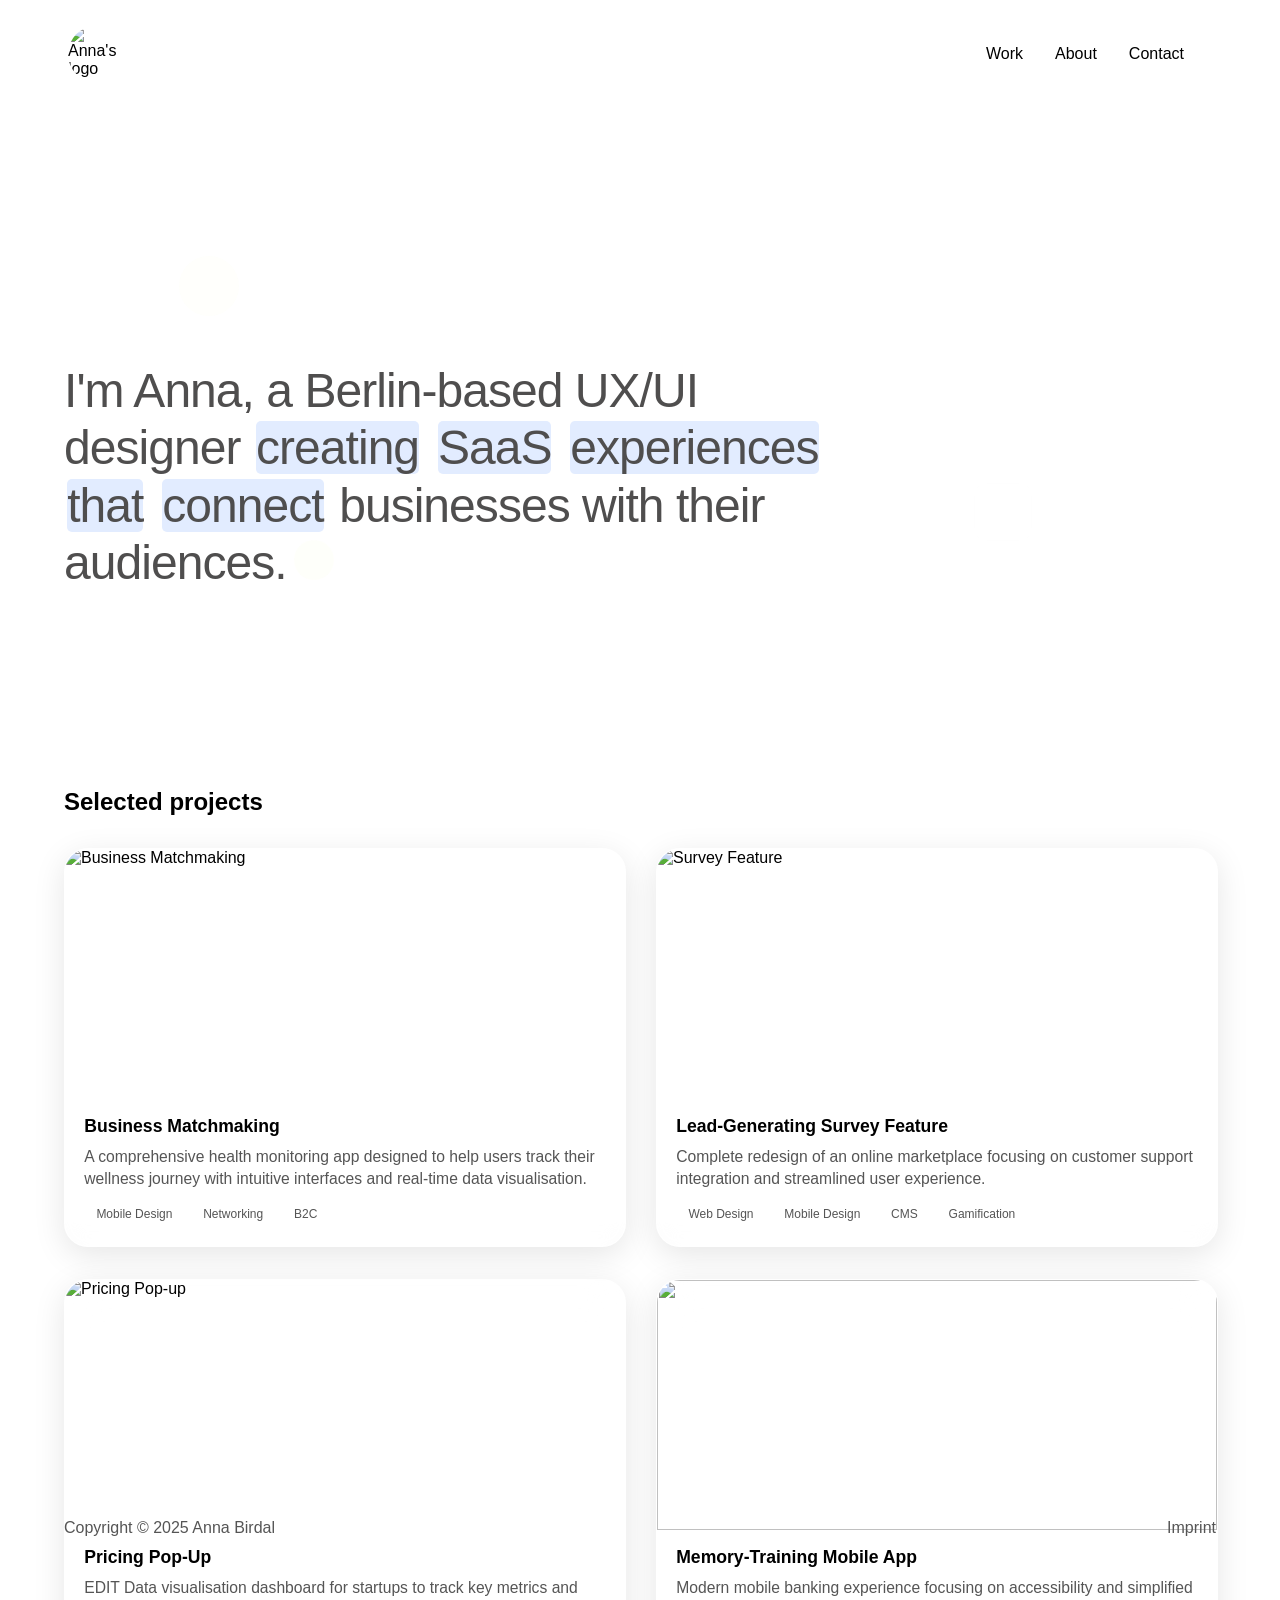
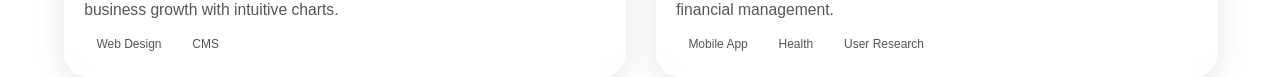
==== index.html @ e4e3b7f9 "Add files via upload My almost-ready portfolio" ====
<!DOCTYPE html>
<html lang="en">
<head>
    <meta charset="UTF-8">
    <meta name="viewport" content="width=device-width, initial-scale=1.0">
    <title>My Portfolio</title>
    <link rel="stylesheet" href="style.css">
    <link rel="stylesheet" href="mediaqueries.css">
    <style>
        /* Hero Section Styles */
        .hero-section {
            height: 60vh;
            display: flex;
            align-items: flex-end;
            align-content: flex-start;
            justify-content: left;
            text-align: left;
            
            padding-bottom: 4rem;
            margin-top: 2.5rem;
            position: relative;
            overflow: hidden;
        }

        .hero-content {
            max-width: 800px;
            
        
            opacity: 0;
            transform: translateY(30px);
            animation: fadeInUp 1.2s ease-out 0.3s forwards;
        }

        .hero-text {
            font-size: 3rem;
            font-weight: 500;
            line-height: 1.2;
            color: #4f4e4e;
            margin-bottom: 2rem;
            letter-spacing: -0.02em;
        }

        .hero-text .highlight {
            position: relative;
            display: flexbox;
            background: rgb(226, 236, 255);
            padding: 0;
            top: 45%;
            height: 20%;
            border-radius: 5px;
            margin: 0 0.2rem;
        }

        
       /* Custom cursor for project cards */
        .project-card {
            position: relative;
        }

        /* Floating eyes element */
        .floating-eyes {
            position: fixed;
            pointer-events: none;
            z-index: 1000;
            font-size: 24px;
            transform: translate(-50%, -50%);
            opacity: 0;
            transition: opacity 0.2s ease;
        }

    


        /* Animation keyframes */
        @keyframes fadeInUp {
            to {
                opacity: 1;
                transform: translateY(0);
            }
        }

        /* Floating elements animation */
        .floating-element {
            position: absolute;
            opacity: 0.1;
            animation: float 6s ease-in-out infinite;
        }

        .floating-element:nth-child(1) {
            top: 20%;
            left: 10%;
            animation-delay: 0s;
        }

        .floating-element:nth-child(2) {
            top: 60%;
            right: 15%;
            animation-delay: 2s;
        }

        .floating-element:nth-child(3) {
            bottom: 20%;
            left: 20%;
            animation-delay: 4s;
        }

        @keyframes float {
            0%, 100% { transform: translateY(0px); }
            50% { transform: translateY(-20px); }
        }

        /* Projects section adjustment */
        #projects {
            margin-top: 4rem;
        }

        /* Make project card images taller */
        .project-image-container {
            height: 250px; /* Increase this value for even taller images */
            overflow: hidden;
            border-radius: 16px 16px 0 0;
            display: flex;
            align-items: center;
            justify-content: center;
        }

        .project-img {
            width: 100%;
            height: 100%;
            object-fit: cover;
            display: block;
        }

        /* Reduce text area */
        .project-content {
            padding: 1rem 1.2rem 1.2rem 1.2rem;
            min-height: unset;
        }

        .project-title {
            font-size: 1.1rem;
            margin-bottom: 0.5rem;
        }

        .project-description {
            font-size: 0.98rem;
            margin-bottom: 0.7rem;
            line-height: 1.4;
            max-height: 2.8em;
            overflow: hidden;
            text-overflow: ellipsis;
        }

        .project-tags {
            margin-top: 0.3rem;
        }

        /* Mobile responsiveness */
        @media screen and (max-width: 768px) {
            .hero-section {
                min-height: 70vh;
                margin-top: 2rem;
                padding: 1rem;
            }

            .hero-text {
                font-size: 2.5rem;
                margin-bottom: 1.5rem;
            }


            
        }

        @media screen and (max-width: 480px) {
            .hero-text {
                font-size: 2rem;
            }
        }
    </style>
</head>
<body>
    <!-- Desktop Navigation -->
    <nav id="desktop-nav">
        <div class="logo">
            <img src="assets/logos/logo ab.png" alt="Anna's logo">
        </div>
        <div>
            <ul class="nav-links">
                <li><a href="index.html">Work</a></li>
                <li><a href="about.html">About</a></li>
                <li><a href="about.html#contact">Contact</a></li>
            </ul>
        </div>
    </nav>
    <!-- Hamburger Navigation -->
    <nav id="hamburger-nav">
        <div class="logo">Anna Birdal</div>
        <div class="hamburger-menu">
            <div class="hamburger-icon" onclick="toggleMenu()">
                <span></span>
                <span></span>
                <span></span>
            </div>
            <div class="menu-links">
                <li><a href="index.html" onclick="toggleMenu()">Work</a></li>
                <li><a href="about.html" onclick="toggleMenu()">About</a></li>
                <li><a href="#contact" onclick="toggleMenu()">Contact</a></li>
            </div>
        </div>
    </nav>

    <!-- Hero Section -->
    <section class="hero-section">
        <!-- Floating background elements -->
        <div class="floating-element" style="width: 60px; height: 60px; background: rgba(237, 250, 137, 0.3); border-radius: 50%;"></div>
        <div class="floating-element" style="width: 80px; height: 80px; background: rgba(255, 255, 255, 0.2); border-radius: 20px; backdrop-filter: blur(10px);"></div>
        <div class="floating-element" style="width: 40px; height: 40px; background: rgba(237, 250, 137, 0.4); border-radius: 50%;"></div>
        
        <div class="hero-content">
            <h1 class="hero-text">
                I'm Anna, a Berlin-based UX/UI designer <span class="highlight">creating</span> <span class="highlight">SaaS</span> <span class="highlight">experiences</span> <span class="highlight">that</span> <span class="highlight">connect</span> businesses with their audiences.
            </h1>
           
        
        </div>
    </section>
    
    <!-- Projects Section -->
    <section id="projects">
        <h2 class="section-title">Selected projects</h2>
        
        <div class="projects-container">
            <!-- Project 1 -->
            <a href="matchmaking-case-study.html" class="project-card" tabindex="0" role="button" aria-label="Business Matchmaking">
                <div class="project-image-container">
                    <img src="assets/case study 3.png" alt="Business Matchmaking" class="project-img">
                </div>
                <div class="project-content">
                    <h3 class="project-title">Business Matchmaking</h3>
                    <p class="project-description">
                        A comprehensive health monitoring app designed to help users track their wellness journey with intuitive interfaces and real-time data visualisation.
                    </p>
                    <div class="project-tags">
                        <span class="tag">Mobile Design</span>
                        <span class="tag">Networking</span>
                        <span class="tag">B2C</span>
                    </div>
                </div>
            </article>
            <!-- Project 2 -->
            <a href="survey-case-study.html" class="project-card" tabindex="0" role="button" aria-label="Lead-Generating Survey Feature">
                <div class="project-image-container">
                    <img src="assets/case study previews/Survey-yellow bg.png" alt="Survey Feature" class="project-img">
                </div>
                <div class="project-content">
                    <h3 class="project-title">Lead-Generating Survey Feature</h3>
                    <p class="project-description">
                        Complete redesign of an online marketplace focusing on customer support integration and streamlined user experience.
                    </p>
                    <div class="project-tags">
                        <span class="tag">Web Design</span>
                        <span class="tag">Mobile Design</span>
                        <span class="tag">CMS</span>
                        <span class="tag">Gamification</span>
                    </div>
                </div>
            </a>
            <!-- Project 3 -->
            <a href="pricing-case-study.html" class="project-card" tabindex="0" role="button" aria-label="Pricing Pop-up">
                <div class="project-image-container">
                    <img src="assets/Pricing page CMS/hero image V2.png" alt="Pricing Pop-up" class="project-img">
                </div>
                <div class="project-content">
                    <h3 class="project-title">Pricing Pop-Up</h3>
                    <p class="project-description">
                        EDIT Data visualisation dashboard for startups to track key metrics and business growth with intuitive charts.
                    </p>
                    <div class="project-tags">
                        <span class="tag">Web Design</span>
                        <span class="tag">CMS</span>
                    </div>
                </div>
            </a>
            <!-- Project 4 -->
            <a href="memory-training-app-case-study.html" class="project-card" tabindex="0" role="button" aria-label="Memory-Training Mobile App">
                <div class="project-image-container">
                    <img src="assets/case study previews/case study img BrainBootrs.jpeg" alt="" class="project-img">
                </div>
                <div class="project-content">
                    <h3 class="project-title">Memory-Training Mobile App</h3>
                    <p class="project-description">
                        Modern mobile banking experience focusing on accessibility and simplified financial management.
                    </p>
                    <div class="project-tags">
                        <span class="tag">Mobile App</span>
                        <span class="tag">Health</span>
                        <span class="tag">User Research</span>
                    </div>
                </div>
            </a>
        </div>
    </section>

    <div class="floating-eyes" id="floatingEyes">👀</div>

    <!-- Footer -->
    <footer>
        <p>Copyright &#169; 2025 Anna Birdal</p> <br>
        <p><a href="imprint.html" target="_blank">Imprint</a></p>

        
    </footer>

    


    <script src="script.js"></script>
    <script>
        

        // Add subtle parallax effect to floating elements
        window.addEventListener('scroll', function() {
            const scrolled = window.pageYOffset;
            const parallax = document.querySelectorAll('.floating-element');
            const speed = 0.5;

            parallax.forEach(element => {
                const yPos = -(scrolled * speed);
                element.style.transform = `translate3d(0, ${yPos}px, 0)`;
            });
        });

// Add floating eyes functionality
        const floatingEyes = document.getElementById('floatingEyes');
        const projectCards = document.querySelectorAll('.project-card');

        // Mouse move handler for floating eyes
        function handleMouseMove(e) {
            floatingEyes.style.left = e.clientX + 20 + 'px';
            floatingEyes.style.top = e.clientY - 20 + 'px';
        }

        // Show eyes when hovering over project cards
        projectCards.forEach(card => {
            card.addEventListener('mouseenter', () => {
                floatingEyes.style.opacity = '1';
                document.addEventListener('mousemove', handleMouseMove);
            });

            card.addEventListener('mouseleave', () => {
                floatingEyes.style.opacity = '0';
                document.removeEventListener('mousemove', handleMouseMove);
            });
        });

        // Set active navigation state based on current page
        document.addEventListener('DOMContentLoaded', function() {
            const currentPage = window.location.pathname.split('/').pop();
            const navLinks = document.querySelectorAll('.nav-links a, .menu-links a');
            
            navLinks.forEach(link => {
                const href = link.getAttribute('href');
                
                // Check for impressum page or any about-related page
                if ((currentPage === 'impressum.html' || currentPage.includes('about')) && 
                    (href === 'about.html' || href === 'about.html#contact')) {
                    link.classList.add('active');
                }
                // Check for work/index page
                else if ((currentPage === 'index.html' || currentPage === '') && href === 'index.html') {
                    link.classList.add('active');
                }
            });
        });

    </script>
</body>
</html>
---- style.css ----
/* GENERAL */

@import url('https://fonts.cdnfonts.com/css/nexa-bold'); 
                
* {
    margin: 0;
    padding: 0;
}

body {
    font-family: 'Nexa', sans-serif;
}

html {
    scroll-behavior: smooth;
}

p {
    color: rgb(85, 85, 85); /* Fixed typo: was rgd */
}

/* TRANSITION */

a, 
.btn {
    transition: all 300ms ease;
}

/* DESKTOP NAV - Updated with pill-shaped frosted glass effect */

nav {
    display: flex;
    justify-content: space-between;
    align-items: center;
    height: 12vh; /* Shorter navbar */
    padding: 0 5%; /* Changed from 2rem to 5% to match content margins */
    
    
    /* Sticky positioning */
    position: sticky;
    top: 0;
    z-index: 1000;
    
    /* Remove background from nav itself */
    background: transparent;
    
    /* Smooth transition */
    transition: all 0.3s ease;
}

.nav-links li {
    list-style: none;
    margin: 0; /* Remove default margin */
    padding: 0; /* Remove default padding */}

.nav-links {
    display: flex;
    align-items: center;
    gap: 2rem;
    list-style: none;
    font-size: 1rem;
    margin: 0;
    
    /* Pill-shaped frosted glass background */
    background: rgba(255, 255, 255, 0.8);
    backdrop-filter: blur(12px);
    -webkit-backdrop-filter: blur(12px);
    
    /* Pill shape */
    border-radius: 50px;
    padding: 0.8rem 2rem;
    
    /* Smooth transition */
    transition: all 0.3s ease;
}

/* Optional: Enhanced effect when scrolled */
nav.scrolled .nav-links {
    background: rgba(255, 255, 255, 0.95);
    backdrop-filter: blur(15px);
    -webkit-backdrop-filter: blur(15px);
    box-shadow: 0 4px 30px rgba(0, 0, 0, 0.15);
    padding: 0.6rem 1.8rem; /* Slightly smaller when scrolled */
}

a {
    color: black;
    text-decoration: none;
    text-decoration-color: white;
}

a:hover {
    color: grey;
    text-decoration: underline;
    text-underline-offset: 1rem;
    text-decoration-color: rgb(181, 181, 181);
} 

.logo {
    display: flex;
    align-items: center;
    height: 100%;
}

.logo img {
    height: 56px;
    width: 56px;
    object-fit: contain;
    transition: transform 0.3s ease; /* Added smooth hover effect */

    /* Add white circular background */
    background: white;
    border-radius: 50%;
    padding: 4px;
  
}

.logo img:hover {
    transform: scale(1.05); /* Subtle hover animation */
    cursor: default;
}



/* HAMBURGER MENU */

#hamburger-nav {
    display: none;
    /* Add sticky properties for mobile too */
    position: sticky;
    top: 0;
    z-index: 1000;
    background: rgba(255, 255, 255, 0.8);
    backdrop-filter: blur(12px);
    -webkit-backdrop-filter: blur(12px);
    box-shadow: 0 4px 20px rgba(0, 0, 0, 0.1);
    padding: 0 5%; /* Match desktop nav padding */
}

.hamburger-menu {
    position: relative;
    display: inline-block;
}

.hamburger-icon {
    display: flex;
    flex-direction: column;
    justify-content: space-between;
    height: 24px;
    width: 30px;
    cursor: pointer;
}

.hamburger-icon span {
    width: 100%;
    height: 2px;
    background-color: black;
    transition: all 0.3s ease-in-out; /* Fixed missing 's' */
}

.menu-links {
    position: absolute;
    top: 100%;
    right: 0;
    background-color: rgba(255, 255, 255, 0.95); /* Made consistent with frosted glass */
    backdrop-filter: blur(10px);
    -webkit-backdrop-filter: blur(10px);
    width: fit-content;
    max-height: 0;
    overflow: hidden;
    transition: all 0.3s ease-in-out; /* Fixed missing 's' */
    border-radius: 1rem;
    box-shadow: 0 4px 20px rgba(0, 0, 0, 0.1);
}

.menu-links a {
    display: block;
    padding: 10px;
    text-align: center;
    font-size: 1.5rem;
    color: black;
    text-decoration: none;
    transition: all 0.3s ease-in-out; /* Fixed missing 's' */
}

.menu-links li {
    list-style: none;
}

.menu-links.open {
    max-height: 300px;
}

.hamburger-icon.open span:first-child {
    transform: rotate(45deg) translate(10px, 5px);
}

.hamburger-icon.open span:nth-child(2) {
    opacity: 0;
}

.hamburger-icon.open span:last-child {
    transform: rotate(-45deg) translate(10px, -5px);
}

.hamburger-icon span:first-child {
    transform: none;
}

.hamburger-icon span:nth-child(2) { /* Fixed duplicate selectors */
    opacity: 1;
}

.hamburger-icon span:last-child { /* Fixed duplicate selectors */
    transform: none;
}

/* SECTIONS */

section {
    padding-top: 4vh;
    height: 75vh;
    margin: 0 5%; /* Changed from 10rem to 5% to match nav */
    box-sizing: border-box;
    min-height: fit-content;
}

.section-container {
    display: flex;
}

/* PROFILE SECTION */

#profile {
    display: flex;
    justify-content: center;
    gap: 5rem;
    height: 80vh;
}

.section__pic-container {
    display: flex;
    height: 400px;
    width: 400px;
    margin: auto 0;
}

.section__text {
    align-self: center;
    text-align: center;
}

.section__text p {
    font-weight: 600;
}

.section__text__p1 {
    text-align: center;
}

.section__text__p2 {
    font-size: 1.75rem;
    margin-bottom: 1rem;
}

.title {
    font-size: 3rem;
    text-align: center;
}


/* icons */

.icon {
    cursor: pointer;
    height: 2rem;
}

/* buttons */

.btn-container {
    display: flex;
    justify-content: center;
    gap: 1rem;
}

.btn {
    font-weight: 600;
    transition: all 300ms ease;
    padding: 1rem;
    width: 8rem;
    border-radius: 2rem;
}

.btn-color-1, 
.btn-color-2 {
    border: rgb(53, 53, 53) 0.1rem solid;
}

.btn-color-1:hover, 
.btn-color-2:hover {
    cursor: pointer;
}

.btn-color-1, 
.btn-color-2:hover {
    background: rgb(53, 53, 53);
    color: white;
}

.btn-color-1:hover {
    background: rgb(0, 0, 0);
}

.btn-color-2 {
    background: none;
}

.btn-color-2:hover {
    border: rgb(255, 255, 255) 0.1rem solid;
}

/* about section */

#about {
    position: relative;
}

.about-containers {
    gap: 2rem;
    margin-bottom: 2rem;
    margin-top: 2rem;
}

.about-details-container {
    justify-content: center;
    flex-direction: column;
}

.about-containers, 
.about-details-container {
    display: flex;
}

.about-pic {
    border-radius: 2rem;
}

.arrow {
    position: absolute;
    right: -5rem;
    bottom: 2.5rem;
}

.details-container {
    padding: 1.5rem;
    flex: 1;
    background: white;
    border-radius: 2rem;
    border: rgb(53, 53, 53) 0.1rem solid;
    border-color: rgb(163, 163, 163);
    text-align: center;
}

.section-container {
    gap: 4rem;
    height: 80%;
}

/* Experience section */

#experience {
    position: relative;
}

.experience-sub-title {
    color: rgb(85, 85, 85);
    font-weight: 600;
    font-size: 1.75rem;
    margin-bottom: 2rem;
}

.experience-details-container {
    display: flex;
    justify-content: center;
    flex-direction: column;
}

.article-container {
    display: flex;
    text-align: initial;
    flex-wrap: wrap;
    flex-direction: row;
    gap: 2.5rem;
    justify-content: space-around;
}

article {
    display: flex;
    width: 10rem;
    justify-content: space-around;
    gap: 0.5rem;
}

article .icon {
    cursor: default;
}

/* Projects section  */


/* Projects section - consistent margins */
#projects {
    position: relative;
    padding-top: 4vh;
    padding-left: 5%; /* Match nav padding */
    padding-right: 5%; /* Match nav padding */
    max-width: none; /* Remove max-width constraint */
    margin: 0; /* Reset margin since we're using padding */
}

/* Force 2 columns on desktop */
.projects-container {
    display: grid;
    grid-template-columns: repeat(2, 1fr);
    gap: 2rem;
    margin-top: 2rem;
}


.project-card {
    display: block;              /* makes the <a> behave like a card from chat GPT */
    text-decoration: none;       /* remove underline */
    color: inherit;              /* keep text color consistent */
    width: 100%;
    flex-direction: column;
    position: relative;
    background: rgba(255, 255, 255, 0.15);
    backdrop-filter: blur(20px);
    -webkit-backdrop-filter: blur(20px);
    border: 1px solid rgba(255, 255, 255, 0.2);
    border-radius: 24px;
    padding: 0; /* Remove padding to let image fill top */
    transition: all 0.4s cubic-bezier(0.4, 0, 0.2, 1);
    cursor: pointer;
    overflow: hidden;
    box-shadow: 0 8px 32px rgba(0, 0, 0, 0.1);
}

.project-card::before {
    content: '';
    position: absolute;
    top: 0;
    left: 0;
    right: 0;
    bottom: 0;
    background: linear-gradient(135deg, rgba(255,255,255,0.1) 0%, rgba(255,255,255,0.05) 100%);
    opacity: 0;
    transition: opacity 0.3s ease;
    pointer-events: none;
    z-index: 1;
}

.project-card:hover {
    transform: translateY(-12px) scale(1.03);
    background: rgba(255, 255, 255, 0.25);
    border: 1px solid rgba(255, 255, 255, 0.3);
    box-shadow: 0 25px 50px -12px rgba(59, 130, 246, 0.3);
    text-decoration: none;       /* still no underline on hover */
}

.project-card:hover::before {
    opacity: 1;
}

/* Landscape image container - wider aspect ratio */
.project-image-container {
    position: relative;
    width: 100%;
    height: 200px; /* Reduced height for landscape look */
    border-radius: 24px 24px 0 0; /* Only top corners rounded */
    overflow: hidden;
    margin-bottom: 0; /* No margin since text goes below */
}

.project-img {
    width: 100%;
    height: 100%;
    object-fit: cover;
    object-position: center;
    transition: transform 0.4s cubic-bezier(0.4, 0, 0.2, 1);
}

.project-card:hover .project-img {
    transform: scale(1.05);
}

/* Content area below the image */
.project-content {
    position: relative;
    z-index: 2;
    padding: 1.5rem; /* Add padding back for content area */
    background: rgba(255, 255, 255, 0.1); /* Subtle background for content */
    backdrop-filter: blur(10px);
    -webkit-backdrop-filter: blur(10px);
}

.project-title {
    font-size: 1.4rem;
    font-weight: 700;
    color: black;
    margin-bottom: 0.75rem;
    line-height: 1.3;
}

.project-description {
    color: rgb(85, 85, 85);
    line-height: 1.5;
    margin-bottom: 1rem;
    font-size: 0.9rem;
}

.project-tags {
    display: flex;
    flex-wrap: wrap;
    gap: 0.4rem;
    margin-top: 0.5rem;
}

.tag {
    background: rgba(255, 255, 255, 0.7);
    color: rgb(85, 85, 85);
    padding: 0.3rem 0.7rem;
    border-radius: 20px;
    font-size: 0.75rem;
    font-weight: 500;
    transition: all 0.3s ease;
    border: 1px solid rgba(255, 255, 255, 0.3);
    backdrop-filter: blur(5px);
    -webkit-backdrop-filter: blur(5px);
}

.project-card:hover .tag {
    background: rgba(255, 255, 255, 0.9);
    transform: translateY(-2px);
    border-color: rgba(255, 255, 255, 0.5);
}

.section-title {
    text-align: left;
    font-size: 1.5rem;
    font-weight: 700;
    color: black;
    margin-bottom: 1rem;
}

/* Image Modal Styles */
.image-modal {
    display: none;
    position: fixed;
    z-index: 2000;
    left: 0;
    top: 0;
    width: 100%;
    height: 100%;
    background-color: rgba(0, 0, 0, 0.9);
    overflow: auto;
    animation: fadeIn 0.3s ease;
}

.image-modal.active {
    display: flex;
    justify-content: center;
    align-items: center;
}

.modal-content-wrapper {
    position: relative;
    max-width: 90%;
    max-height: 90%;
    animation: zoomIn 0.3s ease;
}

.modal-image {
    width: 100%;
    height: auto;
    max-height: 85vh;
    object-fit: contain;
    border-radius: 8px;
    box-shadow: 0 4px 30px rgba(0, 0, 0, 0.5);
}

.close-modal {
    position: absolute;
    top: -40px;
    right: -40px;
    color: #fff;
    font-size: 2rem;
    font-weight: bold;
    cursor: pointer;
    width: 40px;
    height: 40px;
    display: flex;
    align-items: center;
    justify-content: center;
    background: rgba(0, 0, 0, 0.5);
    border-radius: 50%;
    transition: all 0.3s ease;
    border: 2px solid #fff;
}

.close-modal:hover {
    background: rgba(255, 255, 255, 0.2);
    transform: scale(1.1);
}

/* Animations */
@keyframes fadeIn {
    from { opacity: 0; }
    to { opacity: 1; }
}

@keyframes zoomIn {
    from { transform: scale(0.8); opacity: 0; }
    to { transform: scale(1); opacity: 1; }
}

/* Mobile adjustments */
@media screen and (max-width: 768px) {
    .modal-content-wrapper {
        max-width: 95%;
        max-height: 95%;
    }
    
    .close-modal {
        top: 10px;
        right: 10px;
        position: fixed;
        z-index: 2001;
    }
    
    .modal-image {
        max-height: 80vh;
    }
}


/* contact */

#contact {
    display: flex;
    justify-content: center;
    flex-direction: column;
    height: 70vh;
}

.contact-info-upper-container {
    display: flex;
    justify-content: center;
    border-radius: 2rem;
    border: rgb(53, 53, 53) 0.1rem solid;
    border-color: rgb(163, 163, 163);
    background: rgb(250, 250, 250); /* Fixed missing 'rgb' */
    margin: 2rem auto;
    padding: 0.5rem;
}

.contact-info-container {
    display: flex;
    align-items: center;
    justify-content: center;
    gap: 0.5rem;
    margin: 1rem;
}

.contact-info-container p {
    font-size: larger;
}

.contact-icon {
    cursor: default;
}

.email-icon {
    height: 2.5rem; 
}





    @media screen and (max-width: 768px) {
    .skills-section h2 {
        font-size: 1.8rem;
        margin-bottom: 2rem;
    }
    
    .skills-wrapper {
        gap: 0.6rem;
    }
    
    .skill-tag {
        font-size: 0.85rem;
        padding: 0.5rem 1rem;
    }}

     /* Jump to top button */
        .jump-to-top {
            position: fixed;
            bottom: 2rem;
            right: 2rem;
            width: 50px;
            height: 50px;
            background: rgba(238, 244, 255, 0.9);
            border: none;
            border-radius: 50%;
            font-size: 1.2rem;
            opacity: 0;
            transform: translateY(20px);
            transition: all 0.3s ease;
            z-index: 1000;
            box-shadow: 0 4px 10px rgba(85, 84, 84, 0.15);
        }

        .jump-to-top.visible {
            opacity: 1;
            transform: translateY(0);
        }

        .jump-to-top:hover {
            transform: translateY(-5px);
            background: rgb(242, 247, 255);
        }


/*CASE STUDIES*/
.case-study-title {
            font-size: 3rem;
            font-weight: 800;
            color: black;
            margin-bottom: 1rem;
        }
        
        .case-study-subtitle {
            font-size: 1.2rem;
            color: rgb(85, 85, 85);
            margin-bottom: 2rem;
        }

/* FOOTER */

footer {
    height: 1vh;
    display: flex;
    position: relative;
    z-index: 5;
    margin-top: 3rem;
    margin-bottom: 3rem;
    padding: 3rem 5%; /* Changed padding added 5 to match nav */
    align-items: center;
    justify-content: space-between;
    font-family: 'Nexa', sans-serif; /* Ensure consistent font */
}

footer p {
    text-align: center;
    font-family: 'Nexa', sans-serif; /* Ensure consistent font */
    margin: 0; /* Remove default margins */
}

footer a {
    font-family: 'Nexa', sans-serif; /* Ensure consistent font */
    color: rgb(85, 85, 85); /* Match the gray text color */
    text-decoration: none;
    transition: all 300ms ease;
}

footer a:hover {
    color: black;
    text-decoration: none;
    text-underline-offset: 0.3rem;
}
---- mediaqueries.css ----
@media screen and (max-width: 1400px) {
    #profile {
        height: 83vh;
        margin-bottom: 6rem;
    }
    .about-containers {
        flex-wrap: wrap;
    }
}

@media screen and (max-width: 1200px) {
    #desktop-nav {
        display: none;
    }
    #hamburger-nav {
        display: flex;
    }
    #experience, .experience-details-container {
        margin-top: 2rem;
    }
    #profile, .section-container {
        display: block;
    }
    .arrow {
        display: none;
    }
    section, .section-container {
        height: fit-content;
    }
    section {
        margin: 0 5%;
    }
    .section__pic-container {
        width: 275px;
        height: 275px;
        margin: 0 auto 2rem;
    }
    .about-containers {
        margin-top: 0;
    }
}

@media screen and (max-width: 600px) {
    #contact, footer {
        height: 40vh;
    }
    #profile {
        height: 83vh;
        margin-bottom: 0;
    }
    article {
        font-size: 1rem;
    }
    footer nav {
        height: fit-content;
        margin-bottom: 2rem;
    }
    .about-containers, .contact-info-upper-container, .btn-container {
        flex-wrap: wrap;
    }
    .contact-info-container {
        margin: 0;
    }
    .contact-info-container p, .nav-links li a {
        font-size: 1rem;
    }
    .experience-sub-title {
        font-size: 1.25rem;
    }
    .logo {
        font-size: 1.5rem;
    }
    .nav-links {
        flex-direction: column;
        gap: 0.5rem;
        text-align: center;
    }
    .section__pic-container {
        width: auto;
        height: 46vw;
        justify-content: center;
    }
    .section__text__p2 {
        font-size: 1.25rem;
    }
    .title {
        font-size: 2rem;
    }
    .text-container {
        text-align: justify;
    }
}

@media (max-width: 768px) {

    nav {
    padding: 0 3%; /* Slightly smaller padding on mobile */
    }
    
    #hamburger-nav {
        padding: 1rem 3%;
    }

    #projects {
        padding-left: 3%;
        padding-right: 3%;}

    .projects-container {
        grid-template-columns: 1fr;
        gap: 1.5rem;
    }
    
     section {
     margin: 0 3%;
    }

    .section-title {
        font-size: 2.5rem;
    }
    
    .project-card {
        padding: 1.25rem;
    }
    
    .project-image-container {
        height: 180px;
    }

     footer {
        padding: 2rem 3%;
    }
    
    .logo img {
        height: 48px;
        width: 48px;
        padding: 6px;
    }
}

/* Case study adjustments */
    .case-study-title {
        font-size: 2rem;
    }
    
    .case-study-container {
        padding: 1rem;
    }
    
    .project-meta {
        grid-template-columns: 1fr;
    }


@media (max-width: 480px) {
    .section-title {
        font-size: 2rem;
    }
    
    .project-title {
        font-size: 1.25rem;
    }
}

@media (prefers-reduced-motion: reduce) {
    .project-card,
    .project-img,
    .tag {
        transition: none;
    }
    
    .project-card:hover {
        transform: none;
    }

    nav {
        padding: 0 2%;
    }
    
    #hamburger-nav {
        padding: 1rem 2%;
    }
    
    section {
        margin: 0 2%;
    }
    
    #projects {
        padding-left: 2%;
        padding-right: 2%;
    }
    
    footer {
        padding: 1.5rem 2%;
    }
}
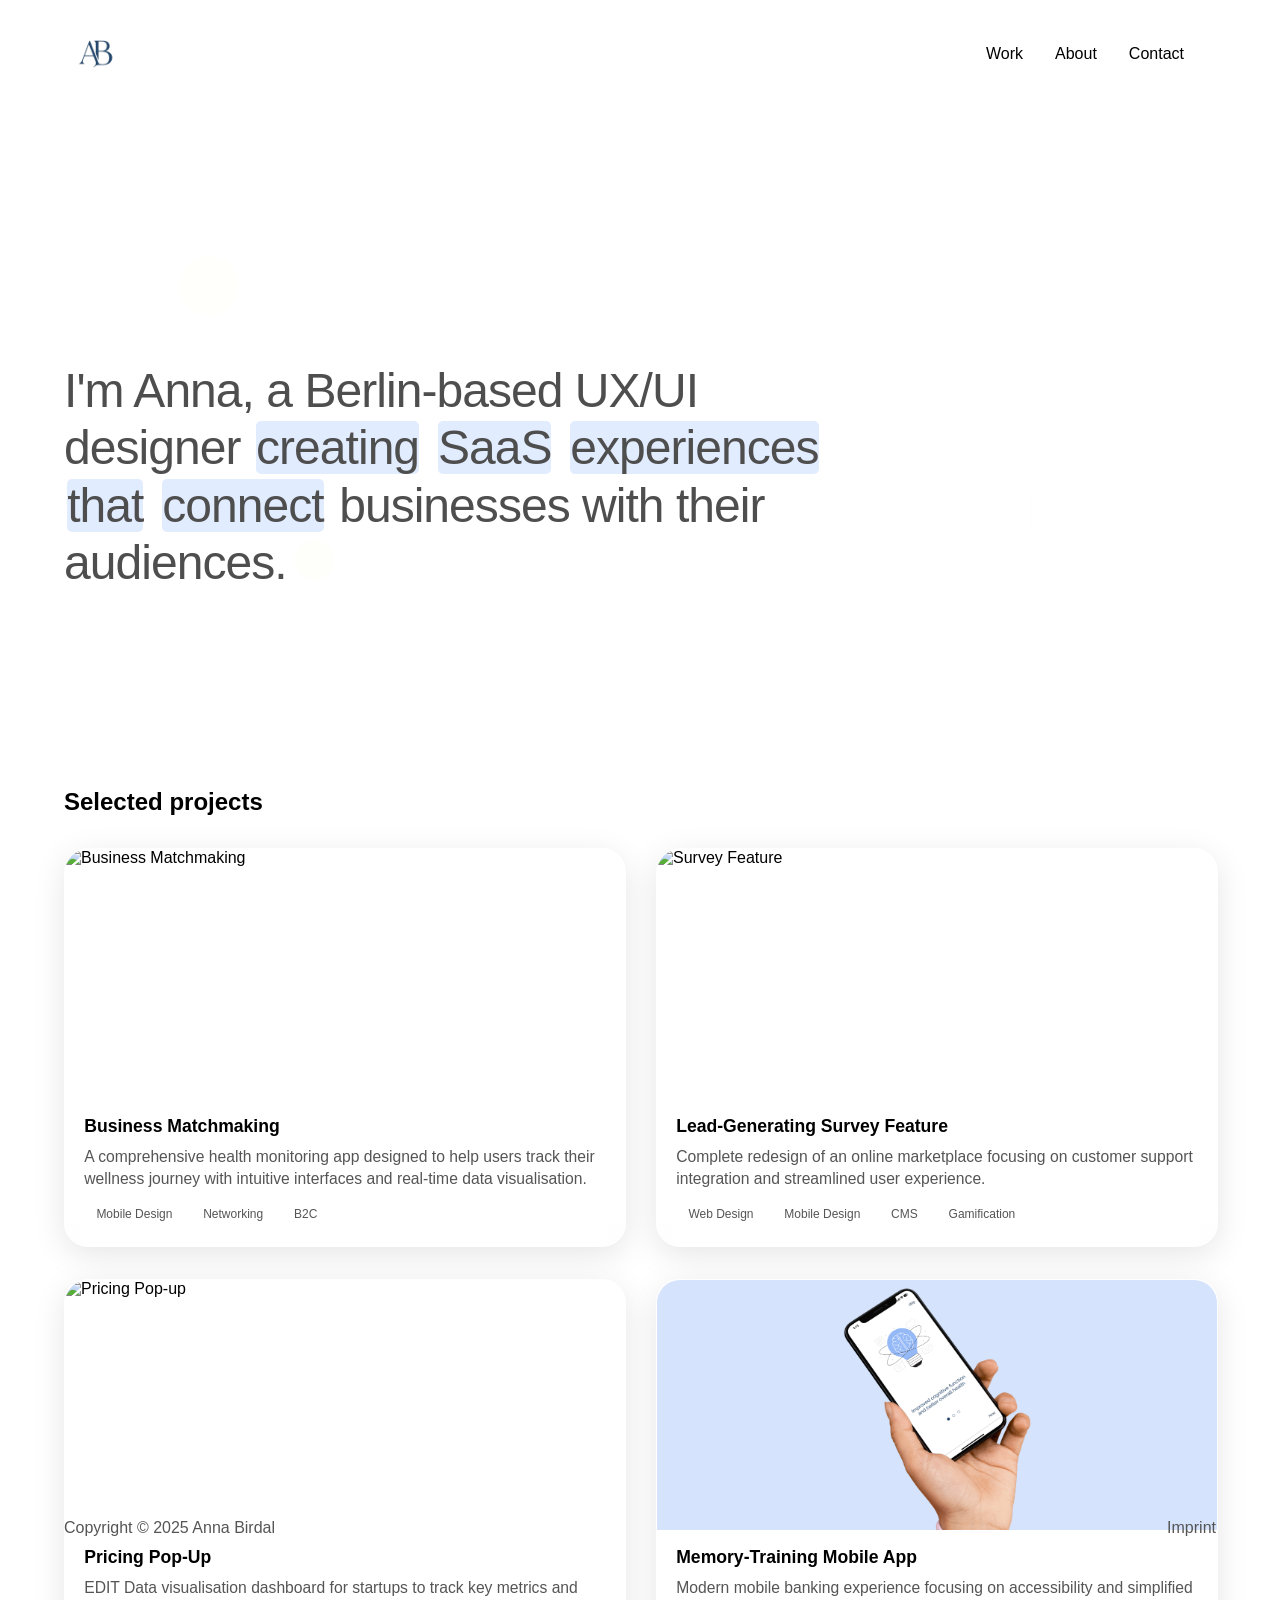
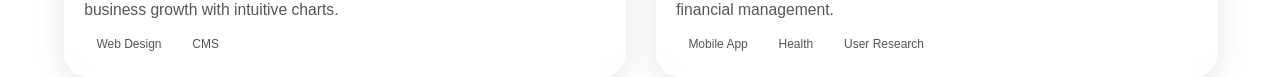
==== commit 786cb954: "added metatags and favicon" ====
--- a/index.html
+++ b/index.html
@@ -3,7 +3,10 @@
 <head>
     <meta charset="UTF-8">
     <meta name="viewport" content="width=device-width, initial-scale=1.0">
-    <title>My Portfolio</title>
+    <title>Anna Birdal | UX/UI Designer | Projects </title>
+    <meta name="description" content="Anna Birdal's UX/UI design portfolio — showcasing case studies, design process, and creative projects.">
+    <meta name="author" content="Anna Birdal">
+    <link rel="icon" type="image/x-icon" href="assets/logos/favicon_io 3/favicon.ico">
     <link rel="stylesheet" href="style.css">
     <link rel="stylesheet" href="mediaqueries.css">
     <style>
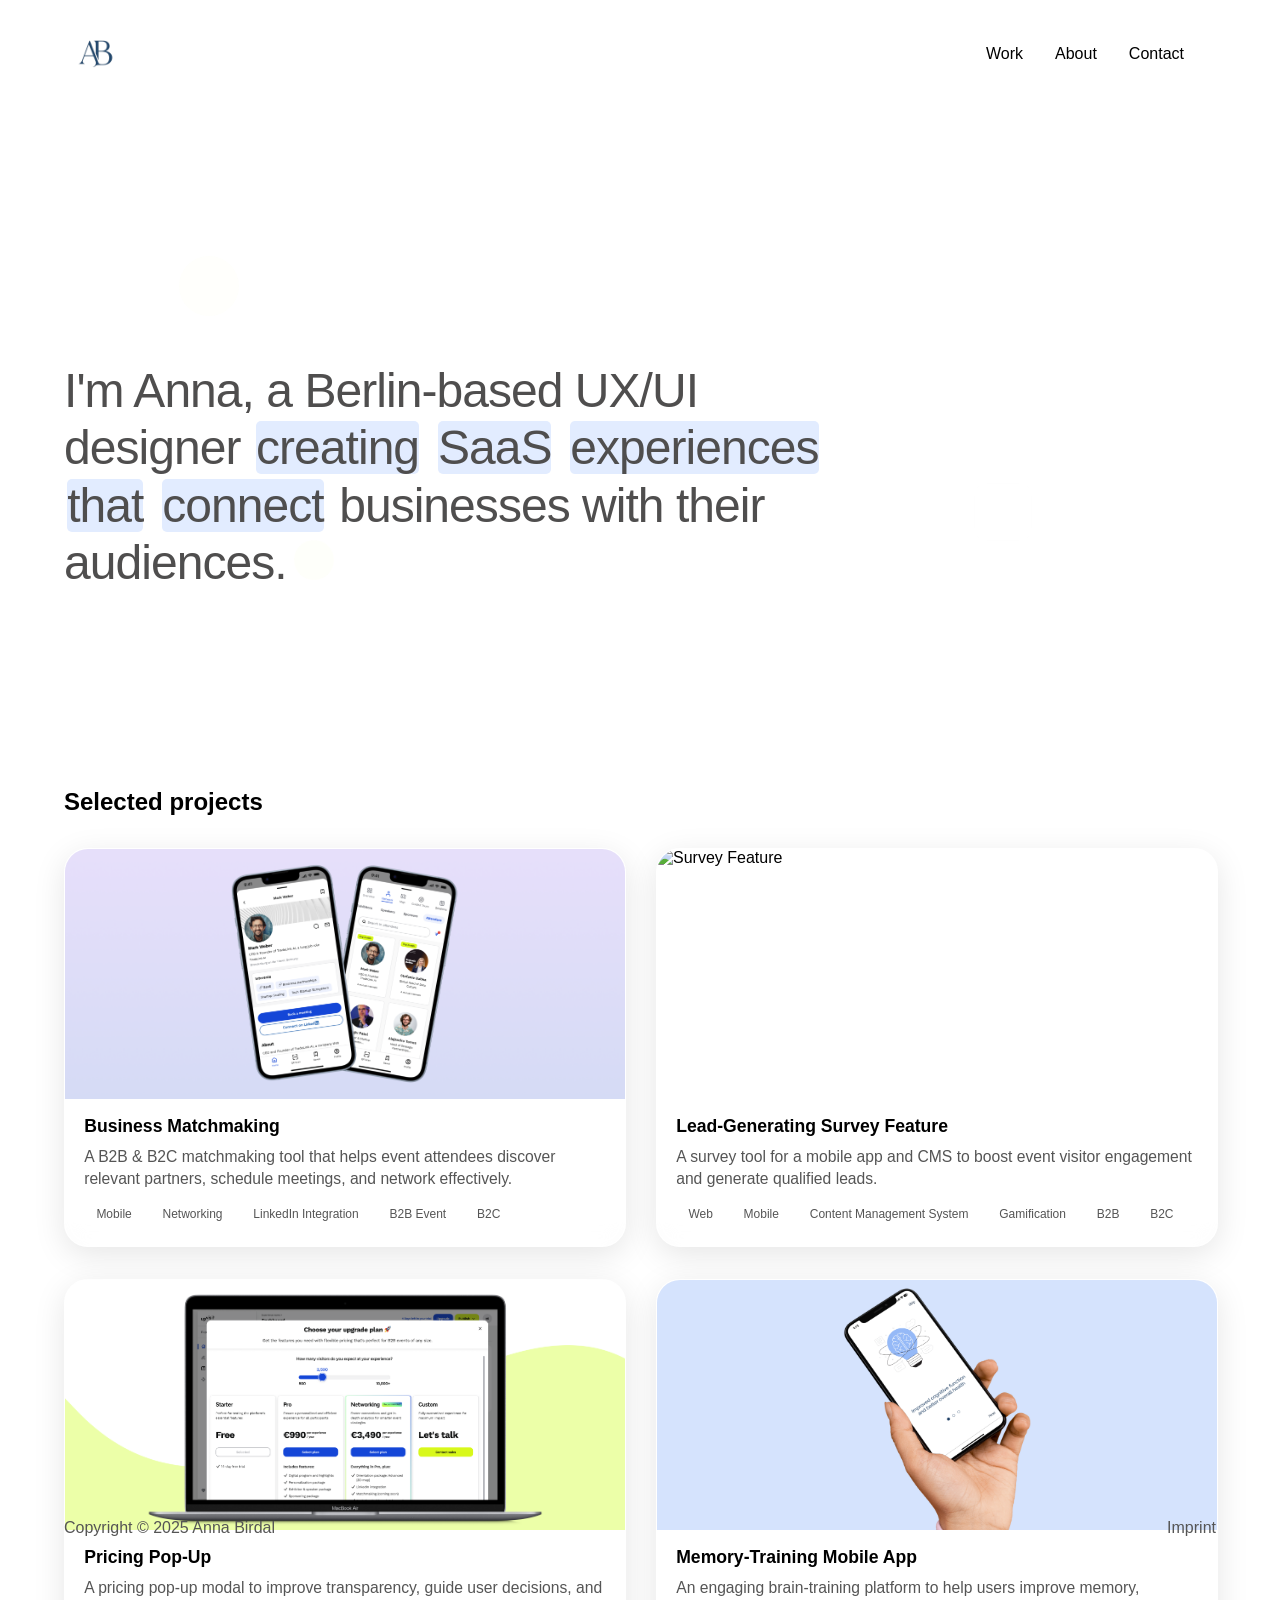
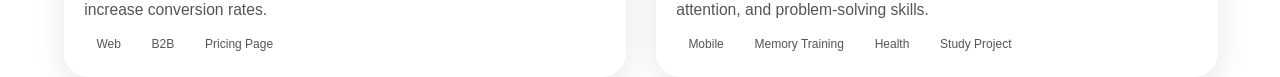
==== commit a5debd00: "Updated case studies preview and removed the phone number" ====
--- a/index.html
+++ b/index.html
@@ -6,7 +6,7 @@
     <title>Anna Birdal | UX/UI Designer | Projects </title>
     <meta name="description" content="Anna Birdal's UX/UI design portfolio — showcasing case studies, design process, and creative projects.">
     <meta name="author" content="Anna Birdal">
-    <link rel="icon" type="image/x-icon" href="assets/logos/favicon_io 3/favicon.ico">
+    <link rel="icon" type="image/x-icon" href="assets/logos/favicon.ico">
     <link rel="stylesheet" href="style.css">
     <link rel="stylesheet" href="mediaqueries.css">
     <style>
@@ -237,16 +237,18 @@
             <!-- Project 1 -->
             <a href="matchmaking-case-study.html" class="project-card" tabindex="0" role="button" aria-label="Business Matchmaking">
                 <div class="project-image-container">
-                    <img src="assets/case study 3.png" alt="Business Matchmaking" class="project-img">
+                    <img src="assets/case study previews/case study mm .png" alt="Business Matchmaking" class="project-img">
                 </div>
                 <div class="project-content">
                     <h3 class="project-title">Business Matchmaking</h3>
                     <p class="project-description">
-                        A comprehensive health monitoring app designed to help users track their wellness journey with intuitive interfaces and real-time data visualisation.
+                        A B2B & B2C matchmaking tool that helps event attendees discover relevant partners, schedule meetings, and network effectively.
                     </p>
                     <div class="project-tags">
-                        <span class="tag">Mobile Design</span>
+                        <span class="tag">Mobile</span>
                         <span class="tag">Networking</span>
+                        <span class="tag">LinkedIn Integration</span>
+                        <span class="tag">B2B Event</span>
                         <span class="tag">B2C</span>
                     </div>
                 </div>
@@ -259,29 +261,33 @@
                 <div class="project-content">
                     <h3 class="project-title">Lead-Generating Survey Feature</h3>
                     <p class="project-description">
-                        Complete redesign of an online marketplace focusing on customer support integration and streamlined user experience.
+                        A survey tool for a mobile app and CMS to boost event visitor engagement and generate qualified leads.
                     </p>
                     <div class="project-tags">
-                        <span class="tag">Web Design</span>
-                        <span class="tag">Mobile Design</span>
-                        <span class="tag">CMS</span>
+                        <span class="tag">Web</span>
+                        <span class="tag">Mobile</span>
+                        <span class="tag">Content Management System</span>
                         <span class="tag">Gamification</span>
+                       
+                        <span class="tag">B2B</span>
+                        <span class="tag">B2C</span>
                     </div>
                 </div>
             </a>
             <!-- Project 3 -->
             <a href="pricing-case-study.html" class="project-card" tabindex="0" role="button" aria-label="Pricing Pop-up">
                 <div class="project-image-container">
-                    <img src="assets/Pricing page CMS/hero image V2.png" alt="Pricing Pop-up" class="project-img">
+                    <img src="assets/case study previews/pricing page v3.png" alt="Pricing Pop-up" class="project-img">
                 </div>
                 <div class="project-content">
                     <h3 class="project-title">Pricing Pop-Up</h3>
                     <p class="project-description">
-                        EDIT Data visualisation dashboard for startups to track key metrics and business growth with intuitive charts.
+                        A pricing pop-up modal to improve transparency, guide user decisions, and increase conversion rates.
                     </p>
                     <div class="project-tags">
-                        <span class="tag">Web Design</span>
-                        <span class="tag">CMS</span>
+                        <span class="tag">Web</span>
+                        <span class="tag">B2B</span>
+                        <span class="tag">Pricing Page</span>
                     </div>
                 </div>
             </a>
@@ -293,12 +299,13 @@
                 <div class="project-content">
                     <h3 class="project-title">Memory-Training Mobile App</h3>
                     <p class="project-description">
-                        Modern mobile banking experience focusing on accessibility and simplified financial management.
+                        An engaging brain-training platform to help users improve memory, attention, and problem-solving skills.
                     </p>
                     <div class="project-tags">
-                        <span class="tag">Mobile App</span>
-                        <span class="tag">Health</span>
-                        <span class="tag">User Research</span>
+                        <span class="tag">Mobile</span>
+                        <span class="tag">Memory Training</span>
+                         <span class="tag">Health</span>
+                        <span class="tag">Study Project</span>
                     </div>
                 </div>
             </a>
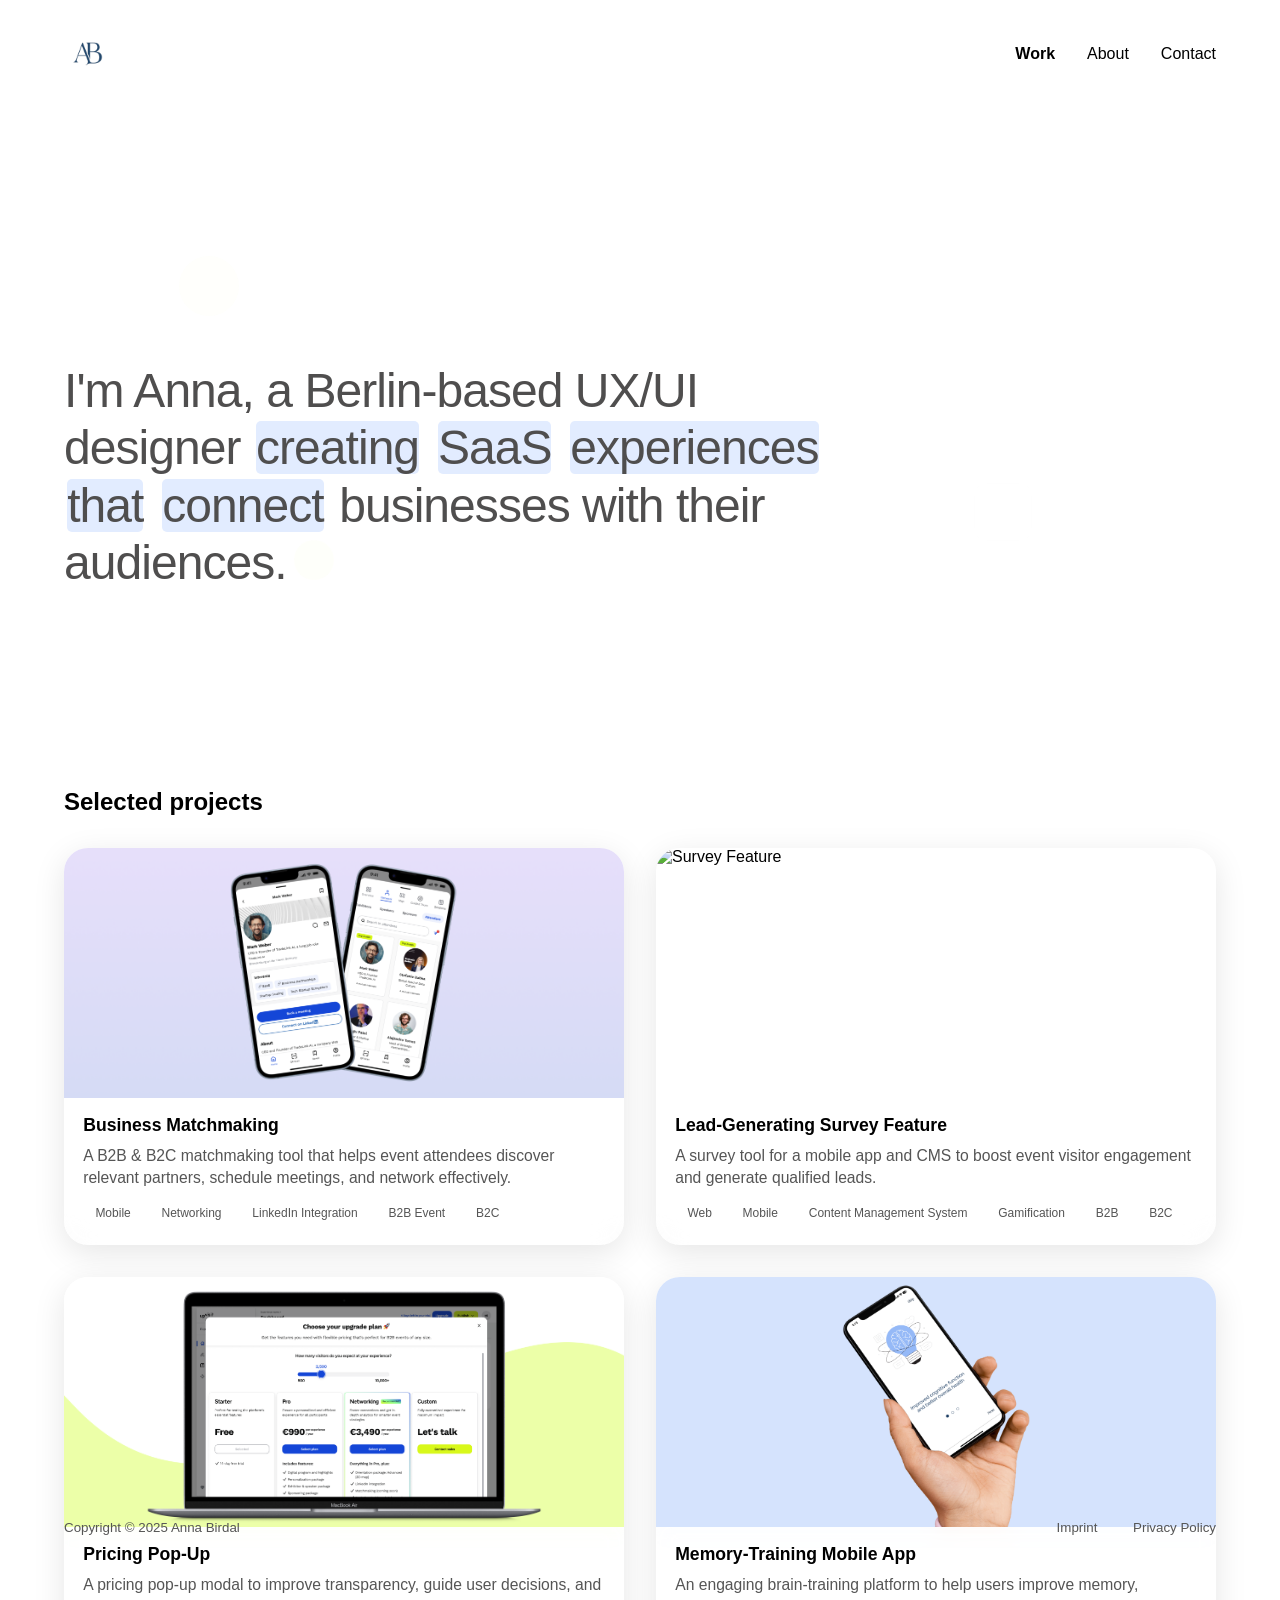
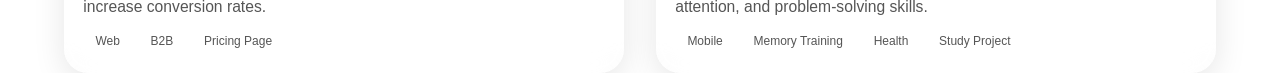
==== commit 4e7fbd3d: "Added matchmaking V1, frosed glass nav bar, privacy policy, edits in the survey cases study" ====
--- a/index.html
+++ b/index.html
@@ -186,11 +186,13 @@
     <!-- Desktop Navigation -->
     <nav id="desktop-nav">
         <div class="logo">
+            <a href="index.html">
             <img src="assets/logos/logo ab.png" alt="Anna's logo">
+            </a>
         </div>
         <div>
             <ul class="nav-links">
-                <li><a href="index.html">Work</a></li>
+                <li><a href="index.html#projects">Work</a></li>
                 <li><a href="about.html">About</a></li>
                 <li><a href="about.html#contact">Contact</a></li>
             </ul>
@@ -198,7 +200,11 @@
     </nav>
     <!-- Hamburger Navigation -->
     <nav id="hamburger-nav">
-        <div class="logo">Anna Birdal</div>
+        <div class="logo">
+            <a href="index.html">
+                <img src="assets/logos/logo ab.png" alt="Anna's logo">
+            </a>
+            </div>
         <div class="hamburger-menu">
             <div class="hamburger-icon" onclick="toggleMenu()">
                 <span></span>
@@ -316,12 +322,13 @@
 
     <!-- Footer -->
     <footer>
-        <p>Copyright &#169; 2025 Anna Birdal</p> <br>
-        <p><a href="imprint.html" target="_blank">Imprint</a></p>
-
-        
-    </footer>
-
+    <p>Copyright &#169; 2025 Anna Birdal</p>
+    <p>
+        <a href="imprint.html">Imprint</a>
+        <span style="margin: 0 1rem;"></span>
+        <a href="privacy-policy.html">Privacy Policy</a>
+    </p>
+</footer>
     
 
 
@@ -386,4 +393,4 @@
 
     </script>
 </body>
-</html>+</html>
--- a/style.css
+++ b/style.css
@@ -26,23 +26,25 @@
     transition: all 300ms ease;
 }
 
-/* DESKTOP NAV - Updated with pill-shaped frosted glass effect */
+/* DESKTOP NAV - Full frosted glass effect */
 
 nav {
     display: flex;
     justify-content: space-between;
     align-items: center;
-    height: 12vh; /* Shorter navbar */
-    padding: 0 5%; /* Changed from 2rem to 5% to match content margins */
-    
+    height: 12vh; /* Same height */
+    padding: 0 5%;
     
     /* Sticky positioning */
     position: sticky;
     top: 0;
     z-index: 1000;
     
-    /* Remove background from nav itself */
-    background: transparent;
+    /* Full frosted glass background */
+    background: rgba(255, 255, 255, 0.8);
+    backdrop-filter: blur(12px);
+    -webkit-backdrop-filter: blur(12px);
+    
     
     /* Smooth transition */
     transition: all 0.3s ease;
@@ -50,8 +52,9 @@
 
 .nav-links li {
     list-style: none;
-    margin: 0; /* Remove default margin */
-    padding: 0; /* Remove default padding */}
+    margin: 0;
+    padding: 0;
+}
 
 .nav-links {
     display: flex;
@@ -61,26 +64,25 @@
     font-size: 1rem;
     margin: 0;
     
-    /* Pill-shaped frosted glass background */
-    background: rgba(255, 255, 255, 0.8);
-    backdrop-filter: blur(12px);
-    -webkit-backdrop-filter: blur(12px);
-    
-    /* Pill shape */
-    border-radius: 50px;
-    padding: 0.8rem 2rem;
+    /* Remove the pill background since nav has it now */
+    background: none;
+    backdrop-filter: none;
+    -webkit-backdrop-filter: none;
+    
+    /* Remove pill shape */
+    border-radius: 0;
+    padding: 0;
     
     /* Smooth transition */
     transition: all 0.3s ease;
 }
 
 /* Optional: Enhanced effect when scrolled */
-nav.scrolled .nav-links {
+nav.scrolled {
     background: rgba(255, 255, 255, 0.95);
     backdrop-filter: blur(15px);
     -webkit-backdrop-filter: blur(15px);
-    box-shadow: 0 4px 30px rgba(0, 0, 0, 0.15);
-    padding: 0.6rem 1.8rem; /* Slightly smaller when scrolled */
+    
 }
 
 a {
@@ -96,45 +98,62 @@
     text-decoration-color: rgb(181, 181, 181);
 } 
 
+/* Active navigation state */
+.nav-links a.active {
+    font-weight: 600; /* Bold text for active page */
+    color: black;
+    position: relative;
+}
+
+
+
 .logo {
     display: flex;
     align-items: center;
     height: 100%;
 }
 
+.logo a {
+    display: flex;
+    align-items: center;
+    height: 100%;
+    text-decoration: none;
+    cursor: pointer;
+}
+
+.logo a:hover {
+    text-decoration: none;
+}
+
 .logo img {
-    height: 56px;
-    width: 56px;
+    height: 48px; /* Reduced from 56px to fit better */
+    width: 48px;
     object-fit: contain;
-    transition: transform 0.3s ease; /* Added smooth hover effect */
-
-    /* Add white circular background */
-    background: white;
-    border-radius: 50%;
-    padding: 4px;
-  
+    transition: transform 0.3s ease;
+
+   
 }
 
 .logo img:hover {
-    transform: scale(1.05); /* Subtle hover animation */
-    cursor: default;
-}
-
-
+    transform: scale(1.05);
+    cursor: pointer;
+}
 
 /* HAMBURGER MENU */
 
 #hamburger-nav {
     display: none;
-    /* Add sticky properties for mobile too */
     position: sticky;
     top: 0;
     z-index: 1000;
+    height: 12vh; /* Same height as desktop */
+    
+    /* Full frosted glass effect */
     background: rgba(255, 255, 255, 0.8);
     backdrop-filter: blur(12px);
     -webkit-backdrop-filter: blur(12px);
     box-shadow: 0 4px 20px rgba(0, 0, 0, 0.1);
-    padding: 0 5%; /* Match desktop nav padding */
+    padding: 0 5%;
 }
 
 .hamburger-menu {
@@ -215,6 +234,14 @@
     transform: none;
 }
 
+/* Hamburger menu active state */
+.menu-links a.active {
+    font-weight: 700;
+    color: black;
+    background: rgba(0, 0, 0, 0.05);
+    border-radius: 8px;
+}
+
 /* SECTIONS */
 
 section {
@@ -438,7 +465,7 @@
     background: rgba(255, 255, 255, 0.15);
     backdrop-filter: blur(20px);
     -webkit-backdrop-filter: blur(20px);
-    border: 1px solid rgba(255, 255, 255, 0.2);
+    
     border-radius: 24px;
     padding: 0; /* Remove padding to let image fill top */
     transition: all 0.4s cubic-bezier(0.4, 0, 0.2, 1);
@@ -464,7 +491,7 @@
 .project-card:hover {
     transform: translateY(-12px) scale(1.03);
     background: rgba(255, 255, 255, 0.25);
-    border: 1px solid rgba(255, 255, 255, 0.3);
+   
     box-shadow: 0 25px 50px -12px rgba(59, 130, 246, 0.3);
     text-decoration: none;       /* still no underline on hover */
 }
@@ -747,6 +774,130 @@
             margin-bottom: 2rem;
         }
 
+/* ========================================
+   CASE STUDY LIST & CAPTION STYLES
+   ======================================== */
+
+/* More padding for ordered lists */
+.case-study-container ol {
+    margin-left: 2rem;
+    padding-left: 1rem;
+    margin-top: 1rem;
+    margin-bottom: 1.5rem;
+}
+
+/* More padding for unordered lists */
+.case-study-container ul {
+    margin-left: 2rem;
+    padding-left: 1rem;
+    margin-top: 1rem;
+    margin-bottom: 1.5rem;
+}
+
+.challenge-column ul {
+    margin-left: 1.5rem;
+    padding-left: 1rem;
+}
+
+.version-section ul {
+    margin-left: 2rem;
+    padding-left: 1rem;
+}
+
+/* Light grey captions for images */
+.image-caption {
+    color: #999;
+    font-size: 0.9rem;
+    font-style: italic;
+    text-align: center;
+    margin-top: 0.5rem;
+}
+
+/* Iteration section lists */
+.iteration-content ul,
+.iteration-content ol {
+    margin-left: 1.5rem;
+    padding-left: 1rem;
+}
+
+/* Mobile adjustments */
+@media screen and (max-width: 768px) {
+    .case-study-container ol,
+    .case-study-container ul {
+        margin-left: 1rem;
+        padding-left: 0.5rem;
+    }
+}        
+
+/* Profile steps row layout */
+.profile-steps-row {
+    display: grid;
+    grid-template-columns: repeat(4, 1fr);
+    gap: 1.5rem;
+    margin: 2rem 0;
+    width: 100%;
+}
+
+.profile-step-item {
+    width: 100%;
+    height: 100%;
+    display: flex;
+    align-items: stretch;
+}
+
+.profile-step-item img,
+.profile-step-item video {
+    width: 100%;
+    height: 100%;
+    object-fit: cover;
+    border-radius: 12px;
+    display: block;
+}
+
+/* Responsive adjustments */
+@media screen and (max-width: 1024px) {
+    .profile-steps-row {
+        grid-template-columns: repeat(2, 1fr);
+        gap: 1rem;
+    }
+}
+
+@media screen and (max-width: 600px) {
+    .profile-steps-row {
+        grid-template-columns: 1fr;
+        gap: 1rem;
+    }
+}
+
+/* Make all links in case study content more visible for accessibility */
+/* BUT exclude footer links */
+.case-study-container a:not(footer a) {
+    text-decoration: underline;
+    font-weight: 600;
+    color: rgb(96, 96, 96); 
+    text-underline-offset: 5px;
+}
+
+.case-study-container a:not(footer a):hover {
+    text-decoration: underline;
+    color: rgb(109, 109, 109); 
+}
+
+/* Ensure links remain visible when they're within highlighted text */
+.highlighted-text a {
+    text-decoration: underline;
+    font-weight: 700; /* Extra bold within highlights */
+}
+
+/* Keep button-style links unchanged */
+.case-study-container .next-button,
+.case-study-container .prototype-link {
+    text-decoration: none; /* Remove underline from button-style links */
+    font-weight: 600; /* Keep existing weight */
+}
+
+
+
 /* FOOTER */
 
 footer {
@@ -766,6 +917,7 @@
     text-align: center;
     font-family: 'Nexa', sans-serif; /* Ensure consistent font */
     margin: 0; /* Remove default margins */
+    font-size: smaller;
 }
 
 footer a {
@@ -773,10 +925,65 @@
     color: rgb(85, 85, 85); /* Match the gray text color */
     text-decoration: none;
     transition: all 300ms ease;
-}
+    position: relative; /* Add this for the underline effect */
+}
+
 
 footer a:hover {
-    color: black;
-    text-decoration: none;
-    text-underline-offset: 0.3rem;
-}
+    color: grey;
+    text-decoration: underline;
+    text-underline-offset: 1rem;
+    text-decoration-color: rgb(181, 181, 181);
+}
+
+/* Add the underline effect that matches navbar behavior */
+footer a::after {
+    content: "";
+    width: 0;
+    height: 2px;
+    position: absolute;
+    transition: width 0.3s ease;
+}
+
+footer a:hover::after {
+    width: 100%;
+}
+
+/* Desktop: side by side layout */
+@media screen and (min-width: 769px) {
+    footer {
+        flex-direction: row;
+        justify-content: space-between;
+        gap: 0;
+    }
+}
+
+/* Mobile: stack vertically with better spacing */
+@media screen and (max-width: 768px) {
+    footer {
+        padding: 2rem 3%;
+        gap: 0.8rem;
+    }
+    
+    footer p {
+        font-size: 0.85rem;
+    }
+}
+
+@media screen and (max-width: 480px) {
+    footer {
+        padding: 1.5rem 2%;
+        margin-top: 2rem;
+        margin-bottom: 2rem;
+    }
+    
+    footer p {
+        font-size: 0.8rem;
+    }
+    
+    /* Stack links vertically on very small screens if needed */
+    footer p:last-child {
+        display: flex;
+        flex-direction: column;
+        gap: 0.5rem;}
+    }
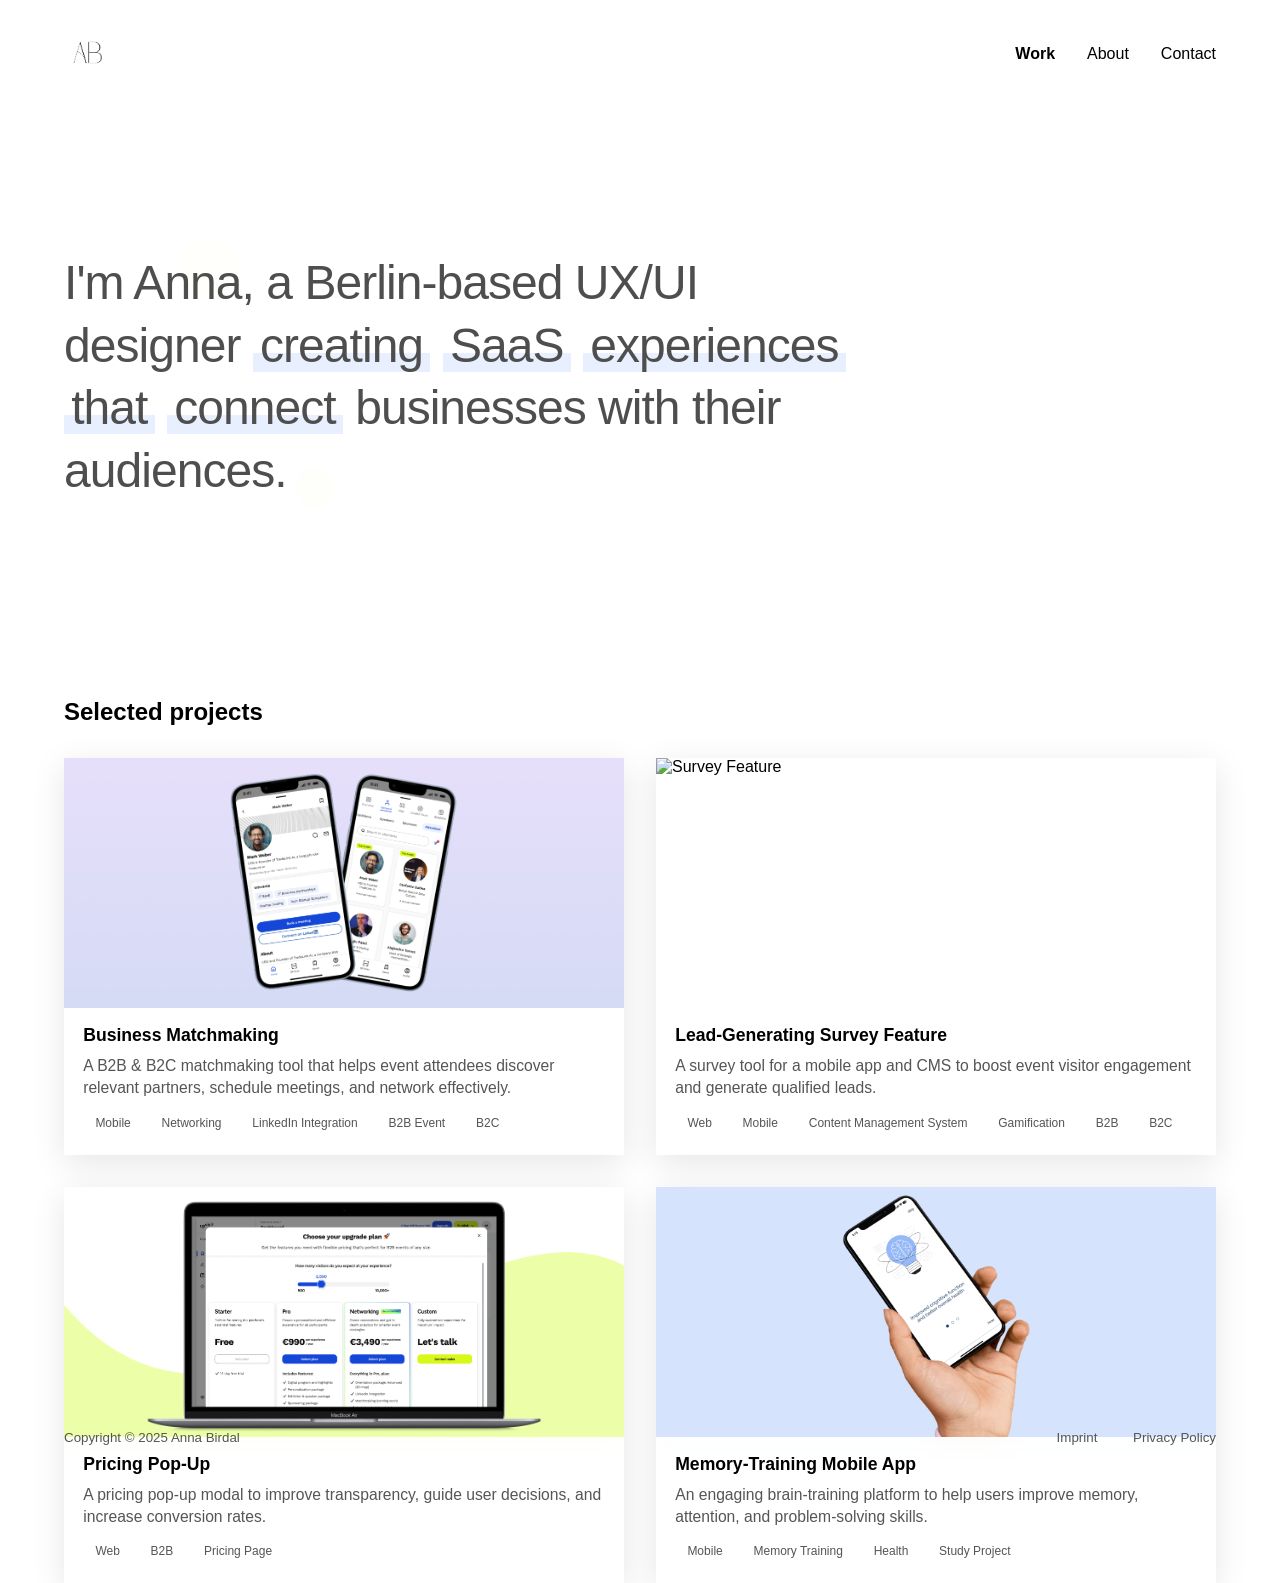
==== commit 6a721677: "updated logo, MM, landing page" ====
--- a/index.html
+++ b/index.html
@@ -12,7 +12,7 @@
     <style>
         /* Hero Section Styles */
         .hero-section {
-            height: 60vh;
+            height: 50vh;
             display: flex;
             align-items: flex-end;
             align-content: flex-start;
@@ -28,7 +28,6 @@
         .hero-content {
             max-width: 800px;
             
-        
             opacity: 0;
             transform: translateY(30px);
             animation: fadeInUp 1.2s ease-out 0.3s forwards;
@@ -41,18 +40,27 @@
             color: #4f4e4e;
             margin-bottom: 2rem;
             letter-spacing: -0.02em;
-        }
-
-        .hero-text .highlight {
-            position: relative;
-            display: flexbox;
-            background: rgb(226, 236, 255);
-            padding: 0;
-            top: 45%;
-            height: 20%;
-            border-radius: 5px;
-            margin: 0 0.2rem;
-        }
+            
+                                                
+        }
+
+    
+
+        /* Sleek Minimal Highlight - Mobile Optimized */ 
+        .highlight { 
+            display: inline; 
+            background: linear-gradient(180deg, transparent 65%, rgba(226, 236, 255, 0.8) 65% ); 
+            padding: 0 0.15em; 
+            box-decoration-break: clone; 
+            -webkit-box-decoration-break: clone; } 
+            
+        /* For hero text - responsive sizing */ 
+        .hero-text { 
+            font-family: lato, sans-serif;
+            font-weight: 300;
+            line-height: 1.3; }
+
+          
 
         
        /* Custom cursor for project cards */
@@ -121,7 +129,7 @@
         .project-image-container {
             height: 250px; /* Increase this value for even taller images */
             overflow: hidden;
-            border-radius: 16px 16px 0 0;
+            border-radius: 0;
             display: flex;
             align-items: center;
             justify-content: center;
@@ -158,6 +166,12 @@
             margin-top: 0.3rem;
         }
 
+        .tag {
+            font-family: 'Lato', sans-serif;
+            font-weight: 300;
+        }
+
+
         /* Mobile responsiveness */
         @media screen and (max-width: 768px) {
             .hero-section {
@@ -187,7 +201,7 @@
     <nav id="desktop-nav">
         <div class="logo">
             <a href="index.html">
-            <img src="assets/logos/logo ab.png" alt="Anna's logo">
+            <img src="assets/logos/logo V3 no bg.png" alt="Anna's logo">
             </a>
         </div>
         <div>
@@ -214,7 +228,7 @@
             <div class="menu-links">
                 <li><a href="index.html" onclick="toggleMenu()">Work</a></li>
                 <li><a href="about.html" onclick="toggleMenu()">About</a></li>
-                <li><a href="#contact" onclick="toggleMenu()">Contact</a></li>
+                <li><a href="about.html#contact" onclick="toggleMenu()">Contact</a></li>
             </div>
         </div>
     </nav>
--- a/style.css
+++ b/style.css
@@ -1,6 +1,14 @@
 /* GENERAL */
 
 @import url('https://fonts.cdnfonts.com/css/nexa-bold'); 
+@import url('https://fonts.cdnfonts.com/css/lato?weights=300,400,250, 275');
+
+@import url('https://fonts.googleapis.com/css2?family=Quicksand:wght@300..700&display=swap');
+
+
+                
+
+                
                 
 * {
     margin: 0;
@@ -466,7 +474,7 @@
     backdrop-filter: blur(20px);
     -webkit-backdrop-filter: blur(20px);
     
-    border-radius: 24px;
+    border-radius: none;
     padding: 0; /* Remove padding to let image fill top */
     transition: all 0.4s cubic-bezier(0.4, 0, 0.2, 1);
     cursor: pointer;
@@ -492,7 +500,7 @@
     transform: translateY(-12px) scale(1.03);
     background: rgba(255, 255, 255, 0.25);
    
-    box-shadow: 0 25px 50px -12px rgba(59, 130, 246, 0.3);
+    box-shadow: 0 25px 50px -12px rgba(73, 137, 239, 0.3);
     text-decoration: none;       /* still no underline on hover */
 }
 
@@ -505,7 +513,7 @@
     position: relative;
     width: 100%;
     height: 200px; /* Reduced height for landscape look */
-    border-radius: 24px 24px 0 0; /* Only top corners rounded */
+    border-radius: none; /* Only top corners rounded 24 24 0 0 */
     overflow: hidden;
     margin-bottom: 0; /* No margin since text goes below */
 }
@@ -896,6 +904,93 @@
     font-weight: 600; /* Keep existing weight */
 }
 
+/* About me page */
+/* Tablet - Stack vertically */
+@media screen and (max-width: 1024px) {
+    .profile-container {
+        grid-template-columns: 1fr;
+        gap: 2rem;
+        margin: 3rem 4%;
+        padding: 2.5rem;
+        text-align: center;
+    }
+
+    .profile-image {
+        max-width: 280px;
+    }
+
+    .profile-content {
+        align-items: center;
+    }
+
+    .intro-text {
+        text-align: center;
+    }
+
+    .btn-container {
+        justify-content: center;
+    }
+}
+
+/* Mobile - Optimized for small screens */
+@media screen and (max-width: 768px) {
+    .profile-container {
+        grid-template-columns: 1fr;
+        margin: 2rem 3%;
+        padding: 2rem 1.5rem;
+        gap: 1.5rem;
+        border-radius: 16px;
+    }
+
+    .profile-image {
+        max-width: 240px;
+    }
+
+    .profile-content {
+        gap: 1.25rem;
+    }
+
+    .intro-text {
+        font-size: 1rem;
+        line-height: 1.6;
+    }
+
+    .btn-container {
+        flex-direction: column;
+        width: 100%;
+        gap: 0.75rem;
+    }
+
+    .btn {
+        width: 100%;
+        padding: 0.75rem 1.5rem;
+    }
+}
+
+/* Extra small mobile */
+@media screen and (max-width: 480px) {
+    .profile-container {
+        margin: 1.5rem 2%;
+        padding: 1.5rem 1rem;
+    }
+
+    .profile-image {
+        max-width: 200px;
+    }
+
+    .profile-content h1 {
+        font-size: 1.75rem;
+    }
+
+    .intro-text {
+        font-size: 0.9375rem;
+    }
+
+    .btn {
+        padding: 0.625rem 1.25rem;
+        font-size: 0.9375rem;
+    }
+}
 
 
 /* FOOTER */
